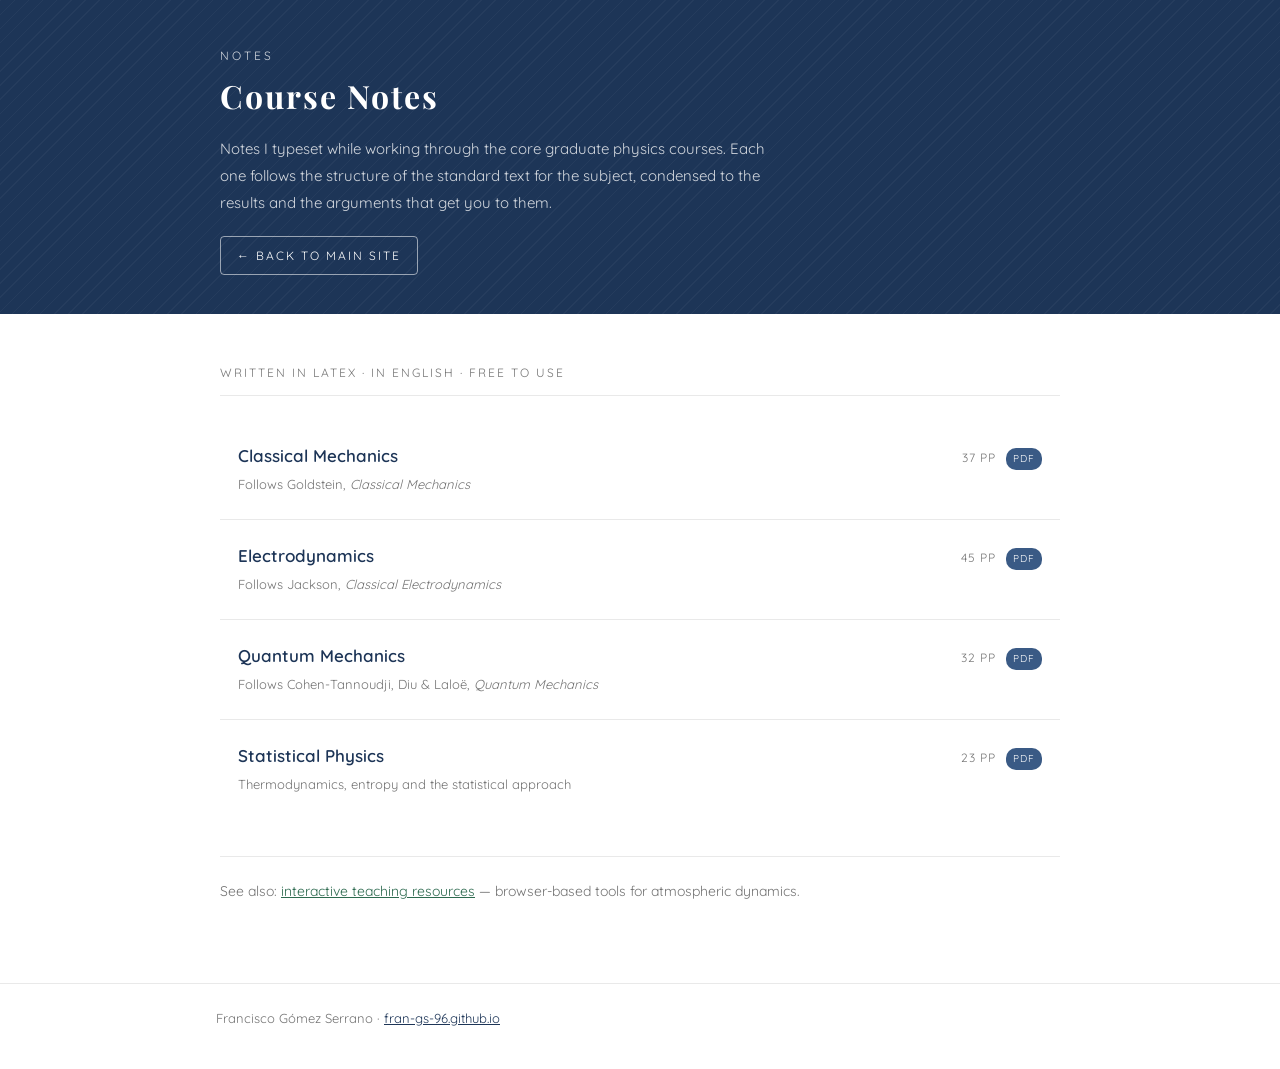
==== notes/index.html @ b0b20931 "Publish course notes under /notes, linked from Education Adds the four LaTeX-typeset course notes (c" ====
<!DOCTYPE html>
<html lang="en">
<head>
<meta charset="utf-8">
<meta name="viewport" content="width=device-width, initial-scale=1">
<title>Course Notes | Francisco Gómez Serrano</title>
<meta name="description" content="Typeset notes from graduate physics courses: classical mechanics, electrodynamics, quantum mechanics and statistical physics." />
<link rel="icon" type="image/png" href="../favicon_s.png">
<link href="https://fonts.googleapis.com/css?family=Quicksand:300,400,500,700" rel="stylesheet">
<link href="https://fonts.googleapis.com/css?family=Playfair+Display:400,400i,700" rel="stylesheet">
<style>
  :root {
    --navy:       #1D3557;
    --navy-light: #3A5A85;
    --green:      #2D6A4F;
    --green-light:#40916C;
    --ink:        rgba(0,0,0,.7);
    --muted:      rgba(0,0,0,.55);
    --rule:       #e9e9e9;
    --sans: "Quicksand", Arial, sans-serif;
    --serif: "Playfair Display", Georgia, serif;
  }
  * { box-sizing: border-box; }
  body {
    margin: 0; background: #fff; color: var(--ink);
    font-family: var(--sans); font-size: 15px; line-height: 1.8;
  }

  .masthead {
    background:
      repeating-linear-gradient(135deg, rgba(255,255,255,.035) 0px, rgba(255,255,255,.035) 1px, transparent 1px, transparent 10px),
      var(--navy);
    color: #fff; padding: 3em 0 2.6em;
  }
  .wrap { max-width: 900px; margin: 0 auto; padding: 0 2em; }
  .eyebrow {
    font-size: 12px; text-transform: uppercase; letter-spacing: 3px;
    color: rgba(255,255,255,.65); margin: 0 0 .6em;
  }
  .masthead h1 {
    font-family: var(--serif); font-weight: 700;
    font-size: 32px; letter-spacing: 2px; margin: 0 0 .35em; color: #fff;
  }
  .masthead p { margin: 0; color: rgba(255,255,255,.8); max-width: 62ch; }
  .back {
    display: inline-block; margin-top: 1.6em;
    color: #fff; text-decoration: none;
    border: 1px solid rgba(255,255,255,.55);
    padding: 8px 16px; border-radius: 4px;
    font-size: 12px; text-transform: uppercase; letter-spacing: 2px;
    transition: .3s;
  }
  .back:hover { background: rgba(255,255,255,.12); border-color: #fff; color: #fff; }

  main { padding: 3.2em 0 3em; }
  .intro {
    font-size: 12px; text-transform: uppercase; letter-spacing: 2px;
    color: var(--muted); margin: 0 0 2em;
    padding-bottom: .9em; border-bottom: 1px solid var(--rule);
  }

  ul.notes { list-style: none; margin: 0; padding: 0; }
  ul.notes li { border-bottom: 1px solid var(--rule); }
  ul.notes li:last-child { border-bottom: none; }
  a.note {
    display: flex; align-items: baseline; gap: 1.2em;
    text-decoration: none; color: inherit;
    padding: 1.4em 1.2em 1.5em; border-radius: 6px;
    transition: background .25s;
  }
  a.note:hover { background: rgba(45,106,79,.055); }
  .note-body { flex: 1; min-width: 0; }
  a.note h2 {
    font-family: var(--sans); font-size: 17px; font-weight: 600;
    color: var(--navy); margin: 0 0 .1em;
  }
  a.note:hover h2 { color: var(--green); }
  .follows { font-size: 13px; color: var(--muted); margin: 0; }
  .follows em { font-style: italic; }
  .meta {
    flex: 0 0 auto; font-size: 12px; letter-spacing: 1px;
    text-transform: uppercase; color: var(--muted); white-space: nowrap;
  }
  .meta .pdf {
    display: inline-block; margin-left: 10px;
    color: #fff; background: var(--navy-light);
    padding: 2px 7px; border-radius: 10px; font-size: 10px;
  }

  .alsonote {
    margin-top: 2.6em; padding-top: 1.6em;
    border-top: 1px solid var(--rule); font-size: 14px; color: var(--muted);
  }
  .alsonote a { color: var(--green); }
  .alsonote a:hover { color: var(--green-light); }

  footer {
    border-top: 1px solid var(--rule); padding: 1.8em 0 3em;
    font-size: 13px; color: var(--muted); margin-top: 1.5em;
  }
  footer a { color: var(--navy); }

  @media screen and (max-width: 600px) {
    .masthead h1 { font-size: 24px; }
    .wrap { padding: 0 1.2em; }
    a.note { flex-direction: column; gap: .4em; padding: 1.2em .4em 1.3em; }
    .meta { order: -1; }
  }
</style>
</head>
<body>

  <header class="masthead">
    <div class="wrap">
      <p class="eyebrow">Notes</p>
      <h1>Course Notes</h1>
      <p>Notes I typeset while working through the core graduate physics courses. Each one follows the structure of the standard text for the subject, condensed to the results and the arguments that get you to them.</p>
      <a class="back" href="../index.html">&larr; Back to main site</a>
    </div>
  </header>

  <main>
    <div class="wrap">
      <p class="intro">Written in LaTeX &middot; in English &middot; free to use</p>

      <ul class="notes">

        <li>
          <a class="note" href="Classical_Mechanics_Course_notes.pdf">
            <div class="note-body">
              <h2>Classical Mechanics</h2>
              <p class="follows">Follows Goldstein, <em>Classical Mechanics</em></p>
            </div>
            <span class="meta">37 pp<span class="pdf">PDF</span></span>
          </a>
        </li>

        <li>
          <a class="note" href="Electrodynamics_Course_notes.pdf">
            <div class="note-body">
              <h2>Electrodynamics</h2>
              <p class="follows">Follows Jackson, <em>Classical Electrodynamics</em></p>
            </div>
            <span class="meta">45 pp<span class="pdf">PDF</span></span>
          </a>
        </li>

        <li>
          <a class="note" href="Quantum_Mechanics_Course_notes.pdf">
            <div class="note-body">
              <h2>Quantum Mechanics</h2>
              <p class="follows">Follows Cohen-Tannoudji, Diu &amp; Lalo&euml;, <em>Quantum Mechanics</em></p>
            </div>
            <span class="meta">32 pp<span class="pdf">PDF</span></span>
          </a>
        </li>

        <li>
          <a class="note" href="Statistical_Physics_Course_notes.pdf">
            <div class="note-body">
              <h2>Statistical Physics</h2>
              <p class="follows">Thermodynamics, entropy and the statistical approach</p>
            </div>
            <span class="meta">23 pp<span class="pdf">PDF</span></span>
          </a>
        </li>

      </ul>

      <p class="alsonote">
        See also: <a href="../teaching/index.html">interactive teaching resources</a> &mdash;
        browser-based tools for atmospheric dynamics.
      </p>
    </div>
  </main>

  <footer>
    <div class="wrap">
      Francisco G&oacute;mez Serrano &middot; <a href="../index.html">fran-gs-96.github.io</a>
    </div>
  </footer>

</body>
</html>
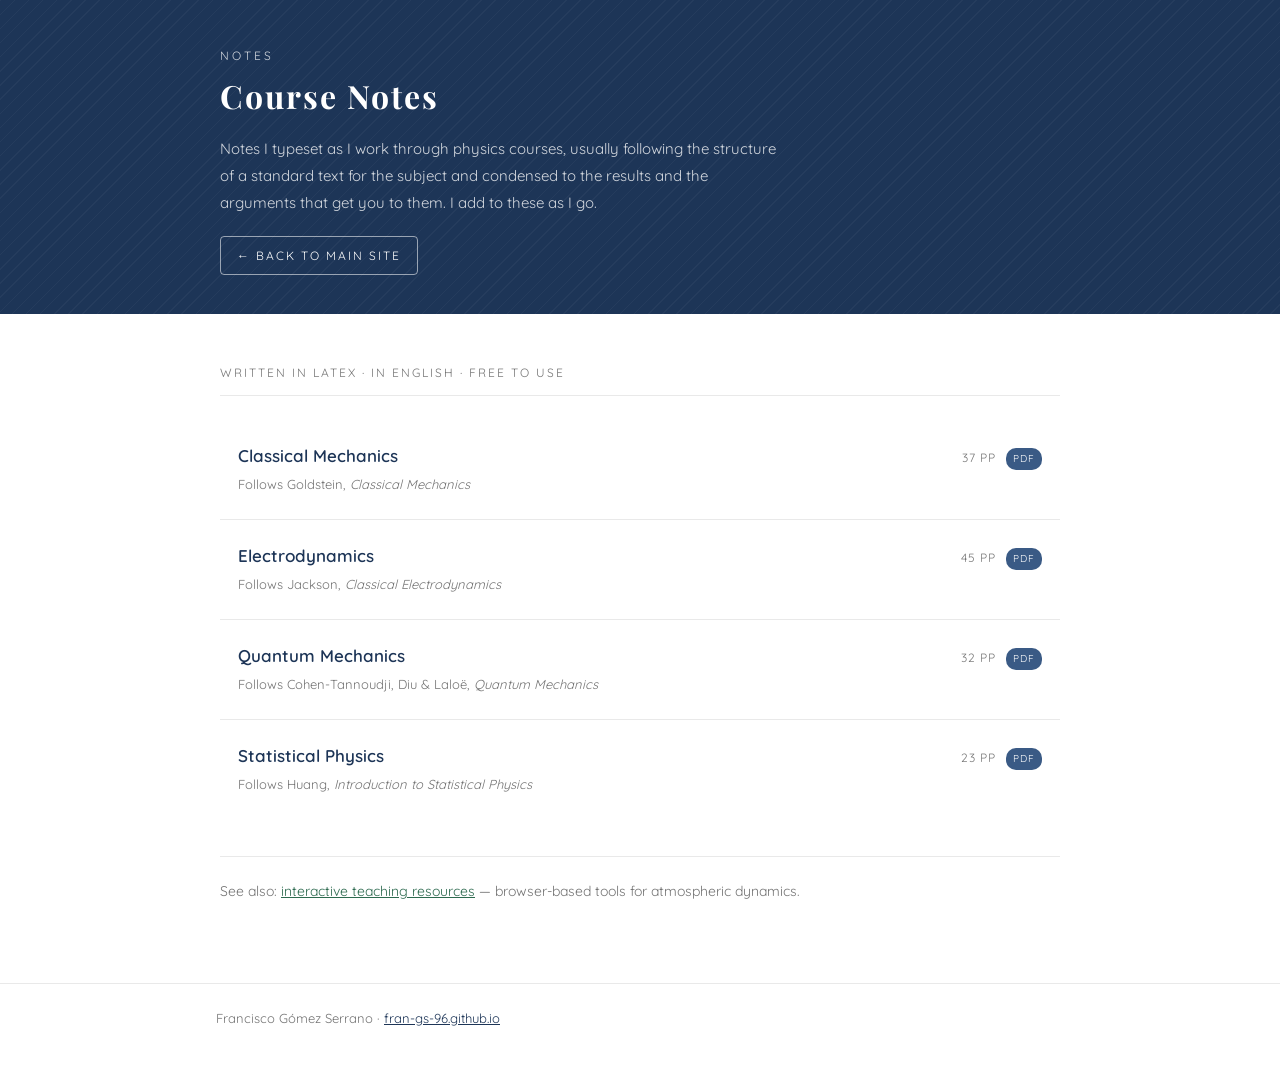
==== commit 0da47f50: "Attribute Huang for statistical physics, generalise the notes links Fran confirmed the statistical p" ====
--- a/notes/index.html
+++ b/notes/index.html
@@ -114,7 +114,7 @@
     <div class="wrap">
       <p class="eyebrow">Notes</p>
       <h1>Course Notes</h1>
-      <p>Notes I typeset while working through the core graduate physics courses. Each one follows the structure of the standard text for the subject, condensed to the results and the arguments that get you to them.</p>
+      <p>Notes I typeset as I work through physics courses, usually following the structure of a standard text for the subject and condensed to the results and the arguments that get you to them. I add to these as I go.</p>
       <a class="back" href="../index.html">&larr; Back to main site</a>
     </div>
   </header>
@@ -159,7 +159,7 @@
           <a class="note" href="Statistical_Physics_Course_notes.pdf">
             <div class="note-body">
               <h2>Statistical Physics</h2>
-              <p class="follows">Thermodynamics, entropy and the statistical approach</p>
+              <p class="follows">Follows Huang, <em>Introduction to Statistical Physics</em></p>
             </div>
             <span class="meta">23 pp<span class="pdf">PDF</span></span>
           </a>
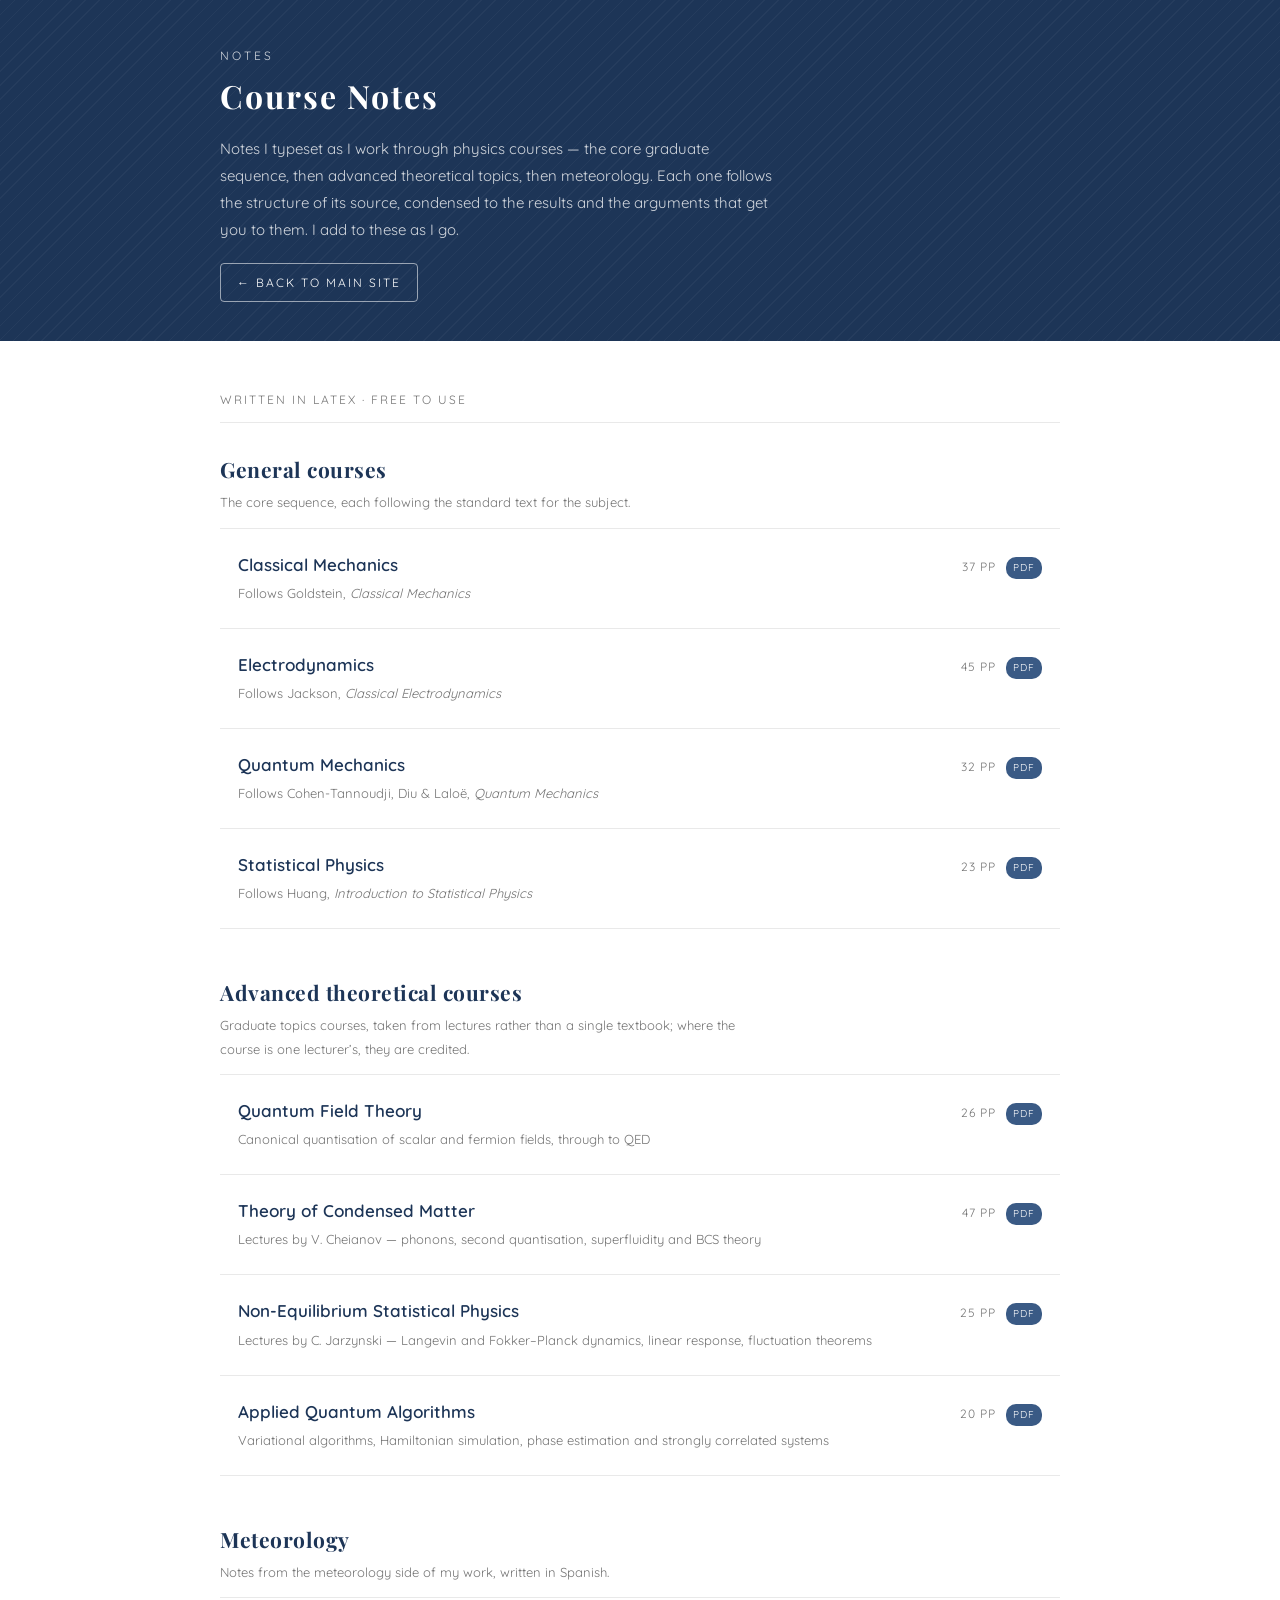
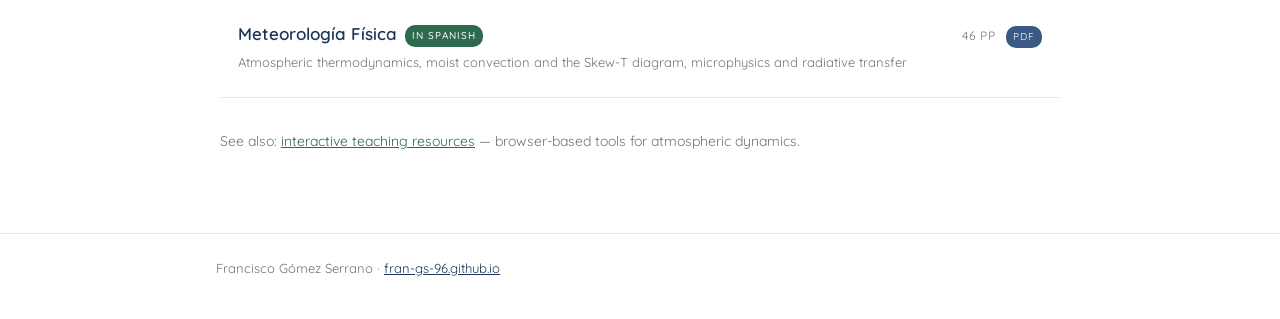
==== commit d6e16e9f: "Group course notes: general, advanced theoretical, meteorology Adds five new notes (quantum field th" ====
--- a/notes/index.html
+++ b/notes/index.html
@@ -4,7 +4,7 @@
 <meta charset="utf-8">
 <meta name="viewport" content="width=device-width, initial-scale=1">
 <title>Course Notes | Francisco Gómez Serrano</title>
-<meta name="description" content="Typeset notes from graduate physics courses: classical mechanics, electrodynamics, quantum mechanics and statistical physics." />
+<meta name="description" content="Typeset notes from physics courses: the core graduate sequence, advanced theoretical topics courses, and meteorology." />
 <link rel="icon" type="image/png" href="../favicon_s.png">
 <link href="https://fonts.googleapis.com/css?family=Quicksand:300,400,500,700" rel="stylesheet">
 <link href="https://fonts.googleapis.com/css?family=Playfair+Display:400,400i,700" rel="stylesheet">
@@ -55,13 +55,23 @@
   main { padding: 3.2em 0 3em; }
   .intro {
     font-size: 12px; text-transform: uppercase; letter-spacing: 2px;
-    color: var(--muted); margin: 0 0 2em;
+    color: var(--muted); margin: 0 0 2.4em;
     padding-bottom: .9em; border-bottom: 1px solid var(--rule);
   }
 
-  ul.notes { list-style: none; margin: 0; padding: 0; }
+  .group { margin-bottom: 3em; }
+  .group:last-of-type { margin-bottom: 0; }
+  .group-title {
+    font-family: var(--serif); font-weight: 700;
+    font-size: 21px; letter-spacing: .5px;
+    color: var(--navy); margin: 0 0 .1em;
+  }
+  .group-note {
+    font-size: 13px; color: var(--muted); margin: 0 0 1em; max-width: 68ch;
+  }
+
+  ul.notes { list-style: none; margin: 0; padding: 0; border-top: 1px solid var(--rule); }
   ul.notes li { border-bottom: 1px solid var(--rule); }
-  ul.notes li:last-child { border-bottom: none; }
   a.note {
     display: flex; align-items: baseline; gap: 1.2em;
     text-decoration: none; color: inherit;
@@ -70,11 +80,11 @@
   }
   a.note:hover { background: rgba(45,106,79,.055); }
   .note-body { flex: 1; min-width: 0; }
-  a.note h2 {
+  a.note h3 {
     font-family: var(--sans); font-size: 17px; font-weight: 600;
     color: var(--navy); margin: 0 0 .1em;
   }
-  a.note:hover h2 { color: var(--green); }
+  a.note:hover h3 { color: var(--green); }
   .follows { font-size: 13px; color: var(--muted); margin: 0; }
   .follows em { font-style: italic; }
   .meta {
@@ -86,10 +96,15 @@
     color: #fff; background: var(--navy-light);
     padding: 2px 7px; border-radius: 10px; font-size: 10px;
   }
+  .lang {
+    display: inline-block; margin-left: 8px; vertical-align: middle;
+    font-size: 10px; letter-spacing: 1px; text-transform: uppercase;
+    color: #fff; background: var(--green);
+    padding: 2px 7px; border-radius: 10px; font-weight: 500;
+  }
 
   .alsonote {
-    margin-top: 2.6em; padding-top: 1.6em;
-    border-top: 1px solid var(--rule); font-size: 14px; color: var(--muted);
+    margin-top: 2.2em; font-size: 14px; color: var(--muted);
   }
   .alsonote a { color: var(--green); }
   .alsonote a:hover { color: var(--green-light); }
@@ -103,6 +118,7 @@
   @media screen and (max-width: 600px) {
     .masthead h1 { font-size: 24px; }
     .wrap { padding: 0 1.2em; }
+    .group-title { font-size: 18px; }
     a.note { flex-direction: column; gap: .4em; padding: 1.2em .4em 1.3em; }
     .meta { order: -1; }
   }
@@ -114,58 +130,128 @@
     <div class="wrap">
       <p class="eyebrow">Notes</p>
       <h1>Course Notes</h1>
-      <p>Notes I typeset as I work through physics courses, usually following the structure of a standard text for the subject and condensed to the results and the arguments that get you to them. I add to these as I go.</p>
+      <p>Notes I typeset as I work through physics courses &mdash; the core graduate sequence, then advanced theoretical topics, then meteorology. Each one follows the structure of its source, condensed to the results and the arguments that get you to them. I add to these as I go.</p>
       <a class="back" href="../index.html">&larr; Back to main site</a>
     </div>
   </header>
 
   <main>
     <div class="wrap">
-      <p class="intro">Written in LaTeX &middot; in English &middot; free to use</p>
-
-      <ul class="notes">
-
-        <li>
-          <a class="note" href="Classical_Mechanics_Course_notes.pdf">
-            <div class="note-body">
-              <h2>Classical Mechanics</h2>
-              <p class="follows">Follows Goldstein, <em>Classical Mechanics</em></p>
-            </div>
-            <span class="meta">37 pp<span class="pdf">PDF</span></span>
-          </a>
-        </li>
-
-        <li>
-          <a class="note" href="Electrodynamics_Course_notes.pdf">
-            <div class="note-body">
-              <h2>Electrodynamics</h2>
-              <p class="follows">Follows Jackson, <em>Classical Electrodynamics</em></p>
-            </div>
-            <span class="meta">45 pp<span class="pdf">PDF</span></span>
-          </a>
-        </li>
-
-        <li>
-          <a class="note" href="Quantum_Mechanics_Course_notes.pdf">
-            <div class="note-body">
-              <h2>Quantum Mechanics</h2>
-              <p class="follows">Follows Cohen-Tannoudji, Diu &amp; Lalo&euml;, <em>Quantum Mechanics</em></p>
-            </div>
-            <span class="meta">32 pp<span class="pdf">PDF</span></span>
-          </a>
-        </li>
-
-        <li>
-          <a class="note" href="Statistical_Physics_Course_notes.pdf">
-            <div class="note-body">
-              <h2>Statistical Physics</h2>
-              <p class="follows">Follows Huang, <em>Introduction to Statistical Physics</em></p>
-            </div>
-            <span class="meta">23 pp<span class="pdf">PDF</span></span>
-          </a>
-        </li>
-
-      </ul>
+      <p class="intro">Written in LaTeX &middot; free to use</p>
+
+      <section class="group">
+        <h2 class="group-title">General courses</h2>
+        <p class="group-note">The core sequence, each following the standard text for the subject.</p>
+        <ul class="notes">
+
+          <li>
+            <a class="note" href="Classical_Mechanics_Course_notes.pdf">
+              <div class="note-body">
+                <h3>Classical Mechanics</h3>
+                <p class="follows">Follows Goldstein, <em>Classical Mechanics</em></p>
+              </div>
+              <span class="meta">37 pp<span class="pdf">PDF</span></span>
+            </a>
+          </li>
+
+          <li>
+            <a class="note" href="Electrodynamics_Course_notes.pdf">
+              <div class="note-body">
+                <h3>Electrodynamics</h3>
+                <p class="follows">Follows Jackson, <em>Classical Electrodynamics</em></p>
+              </div>
+              <span class="meta">45 pp<span class="pdf">PDF</span></span>
+            </a>
+          </li>
+
+          <li>
+            <a class="note" href="Quantum_Mechanics_Course_notes.pdf">
+              <div class="note-body">
+                <h3>Quantum Mechanics</h3>
+                <p class="follows">Follows Cohen-Tannoudji, Diu &amp; Lalo&euml;, <em>Quantum Mechanics</em></p>
+              </div>
+              <span class="meta">32 pp<span class="pdf">PDF</span></span>
+            </a>
+          </li>
+
+          <li>
+            <a class="note" href="Statistical_Physics_Course_notes.pdf">
+              <div class="note-body">
+                <h3>Statistical Physics</h3>
+                <p class="follows">Follows Huang, <em>Introduction to Statistical Physics</em></p>
+              </div>
+              <span class="meta">23 pp<span class="pdf">PDF</span></span>
+            </a>
+          </li>
+
+        </ul>
+      </section>
+
+      <section class="group">
+        <h2 class="group-title">Advanced theoretical courses</h2>
+        <p class="group-note">Graduate topics courses, taken from lectures rather than a single textbook; where the course is one lecturer&rsquo;s, they are credited.</p>
+        <ul class="notes">
+
+          <li>
+            <a class="note" href="Quantum_Field_Theory.pdf">
+              <div class="note-body">
+                <h3>Quantum Field Theory</h3>
+                <p class="follows">Canonical quantisation of scalar and fermion fields, through to QED</p>
+              </div>
+              <span class="meta">26 pp<span class="pdf">PDF</span></span>
+            </a>
+          </li>
+
+          <li>
+            <a class="note" href="Theory_of_Condensed_Matter.pdf">
+              <div class="note-body">
+                <h3>Theory of Condensed Matter</h3>
+                <p class="follows">Lectures by V. Cheianov &mdash; phonons, second quantisation, superfluidity and BCS theory</p>
+              </div>
+              <span class="meta">47 pp<span class="pdf">PDF</span></span>
+            </a>
+          </li>
+
+          <li>
+            <a class="note" href="Non_Equilibrium_Statistical_Physics.pdf">
+              <div class="note-body">
+                <h3>Non-Equilibrium Statistical Physics</h3>
+                <p class="follows">Lectures by C. Jarzynski &mdash; Langevin and Fokker&ndash;Planck dynamics, linear response, fluctuation theorems</p>
+              </div>
+              <span class="meta">25 pp<span class="pdf">PDF</span></span>
+            </a>
+          </li>
+
+          <li>
+            <a class="note" href="Applied_Quantum_Algorithms.pdf">
+              <div class="note-body">
+                <h3>Applied Quantum Algorithms</h3>
+                <p class="follows">Variational algorithms, Hamiltonian simulation, phase estimation and strongly correlated systems</p>
+              </div>
+              <span class="meta">20 pp<span class="pdf">PDF</span></span>
+            </a>
+          </li>
+
+        </ul>
+      </section>
+
+      <section class="group">
+        <h2 class="group-title">Meteorology</h2>
+        <p class="group-note">Notes from the meteorology side of my work, written in Spanish.</p>
+        <ul class="notes">
+
+          <li>
+            <a class="note" href="Meteorologia_Fisica.pdf">
+              <div class="note-body">
+                <h3>Meteorolog&iacute;a F&iacute;sica<span class="lang">in Spanish</span></h3>
+                <p class="follows">Atmospheric thermodynamics, moist convection and the Skew-T diagram, microphysics and radiative transfer</p>
+              </div>
+              <span class="meta">46 pp<span class="pdf">PDF</span></span>
+            </a>
+          </li>
+
+        </ul>
+      </section>
 
       <p class="alsonote">
         See also: <a href="../teaching/index.html">interactive teaching resources</a> &mdash;
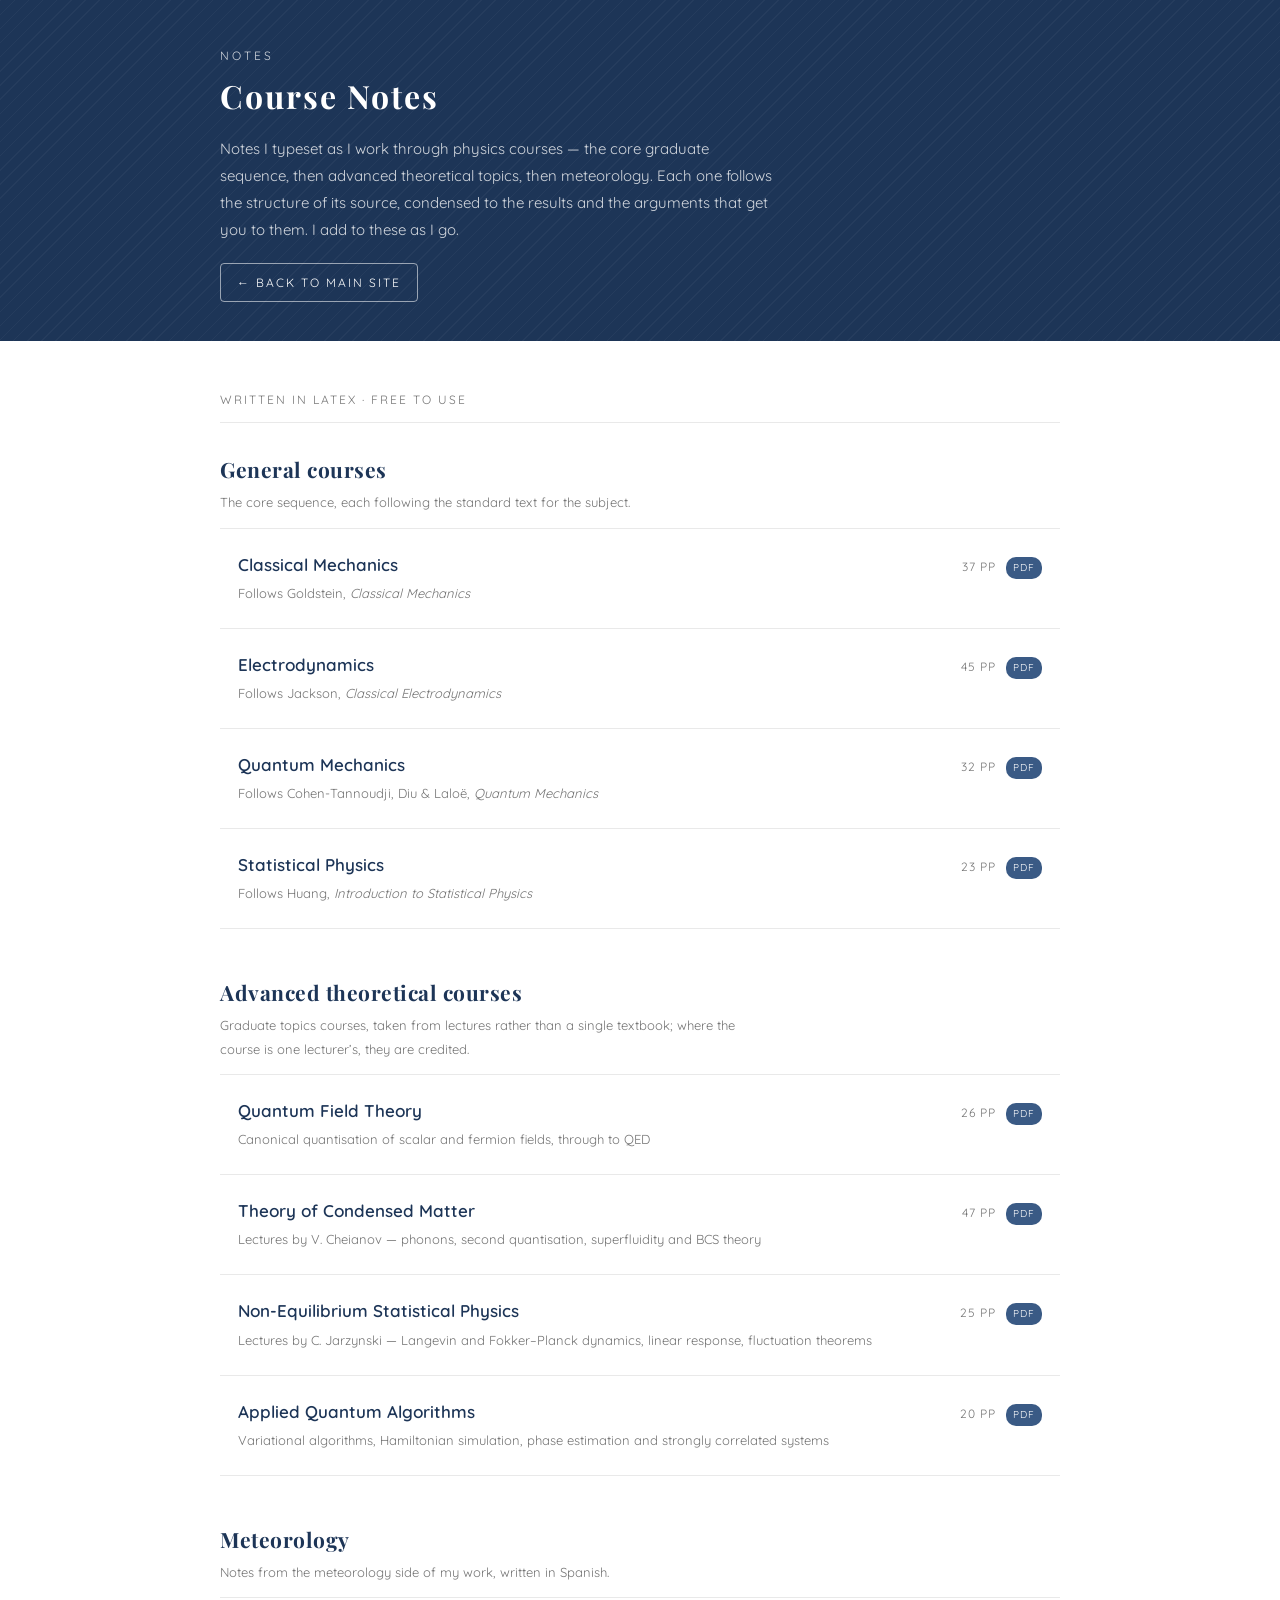
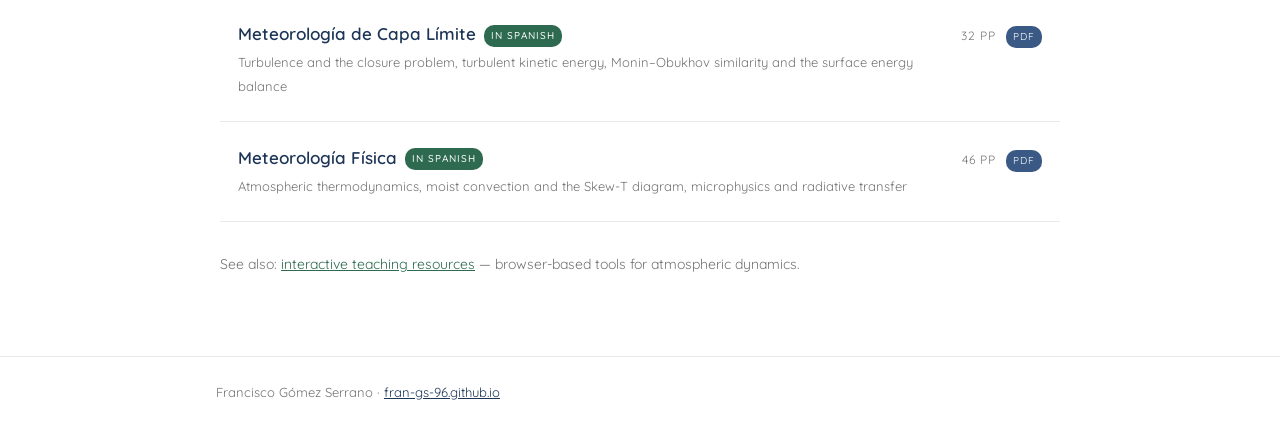
==== commit ae168fb6: "Add boundary-layer meteorology notes Meteorologia de Capa Limite (32 pp, Spanish) joins the meteorol" ====
--- a/notes/index.html
+++ b/notes/index.html
@@ -241,6 +241,16 @@
         <ul class="notes">
 
           <li>
+            <a class="note" href="Meteorologia_Capa_Limite.pdf">
+              <div class="note-body">
+                <h3>Meteorolog&iacute;a de Capa L&iacute;mite<span class="lang">in Spanish</span></h3>
+                <p class="follows">Turbulence and the closure problem, turbulent kinetic energy, Monin&ndash;Obukhov similarity and the surface energy balance</p>
+              </div>
+              <span class="meta">32 pp<span class="pdf">PDF</span></span>
+            </a>
+          </li>
+
+          <li>
             <a class="note" href="Meteorologia_Fisica.pdf">
               <div class="note-body">
                 <h3>Meteorolog&iacute;a F&iacute;sica<span class="lang">in Spanish</span></h3>
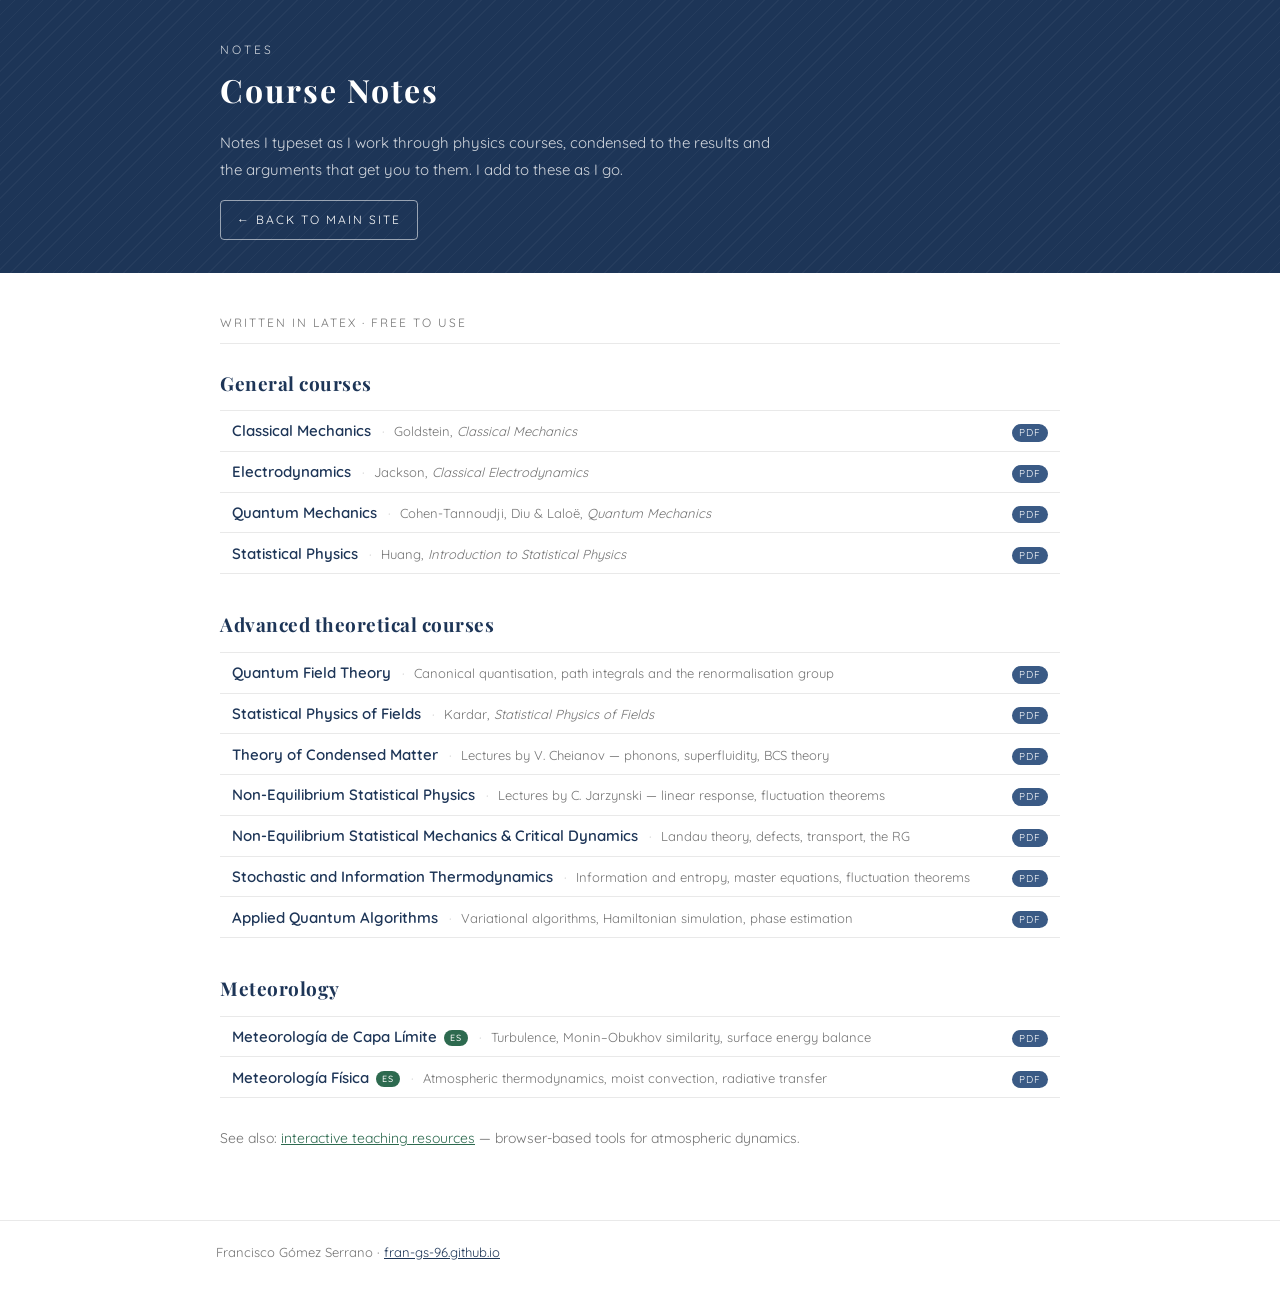
==== commit 708e3746: "Add three notes, update QFT, compact the notes and teaching pages New: Statistical Physics of Fields" ====
--- a/notes/index.html
+++ b/notes/index.html
@@ -16,6 +16,7 @@
     --green-light:#40916C;
     --ink:        rgba(0,0,0,.7);
     --muted:      rgba(0,0,0,.55);
+    --faint:      rgba(0,0,0,.22);
     --rule:       #e9e9e9;
     --sans: "Quicksand", Arial, sans-serif;
     --serif: "Playfair Display", Georgia, serif;
@@ -30,7 +31,7 @@
     background:
       repeating-linear-gradient(135deg, rgba(255,255,255,.035) 0px, rgba(255,255,255,.035) 1px, transparent 1px, transparent 10px),
       var(--navy);
-    color: #fff; padding: 3em 0 2.6em;
+    color: #fff; padding: 2.6em 0 2.2em;
   }
   .wrap { max-width: 900px; margin: 0 auto; padding: 0 2em; }
   .eyebrow {
@@ -43,7 +44,7 @@
   }
   .masthead p { margin: 0; color: rgba(255,255,255,.8); max-width: 62ch; }
   .back {
-    display: inline-block; margin-top: 1.6em;
+    display: inline-block; margin-top: 1.4em;
     color: #fff; text-decoration: none;
     border: 1px solid rgba(255,255,255,.55);
     padding: 8px 16px; border-radius: 4px;
@@ -52,75 +53,75 @@
   }
   .back:hover { background: rgba(255,255,255,.12); border-color: #fff; color: #fff; }
 
-  main { padding: 3.2em 0 3em; }
+  main { padding: 2.6em 0 2.4em; }
   .intro {
     font-size: 12px; text-transform: uppercase; letter-spacing: 2px;
-    color: var(--muted); margin: 0 0 2.4em;
-    padding-bottom: .9em; border-bottom: 1px solid var(--rule);
-  }
-
-  .group { margin-bottom: 3em; }
+    color: var(--muted); margin: 0 0 1.8em;
+    padding-bottom: .8em; border-bottom: 1px solid var(--rule);
+  }
+
+  .group { margin-bottom: 2.2em; }
   .group:last-of-type { margin-bottom: 0; }
   .group-title {
     font-family: var(--serif); font-weight: 700;
-    font-size: 21px; letter-spacing: .5px;
-    color: var(--navy); margin: 0 0 .1em;
-  }
-  .group-note {
-    font-size: 13px; color: var(--muted); margin: 0 0 1em; max-width: 68ch;
+    font-size: 19px; letter-spacing: .5px;
+    color: var(--navy); margin: 0 0 .55em;
   }
 
   ul.notes { list-style: none; margin: 0; padding: 0; border-top: 1px solid var(--rule); }
   ul.notes li { border-bottom: 1px solid var(--rule); }
   a.note {
-    display: flex; align-items: baseline; gap: 1.2em;
+    display: flex; align-items: baseline; gap: .7em;
     text-decoration: none; color: inherit;
-    padding: 1.4em 1.2em 1.5em; border-radius: 6px;
-    transition: background .25s;
-  }
-  a.note:hover { background: rgba(45,106,79,.055); }
-  .note-body { flex: 1; min-width: 0; }
-  a.note h3 {
-    font-family: var(--sans); font-size: 17px; font-weight: 600;
-    color: var(--navy); margin: 0 0 .1em;
-  }
-  a.note:hover h3 { color: var(--green); }
-  .follows { font-size: 13px; color: var(--muted); margin: 0; }
-  .follows em { font-style: italic; }
-  .meta {
-    flex: 0 0 auto; font-size: 12px; letter-spacing: 1px;
-    text-transform: uppercase; color: var(--muted); white-space: nowrap;
-  }
-  .meta .pdf {
-    display: inline-block; margin-left: 10px;
+    padding: .55em .8em; border-radius: 4px;
+    line-height: 1.55; transition: background .2s;
+  }
+  a.note:hover { background: rgba(45,106,79,.06); }
+  .t {
+    font-weight: 600; color: var(--navy); font-size: 15px;
+    flex: 0 0 auto;
+  }
+  a.note:hover .t { color: var(--green); }
+  .d {
+    flex: 1 1 auto; min-width: 0;
+    font-size: 13px; color: var(--muted);
+  }
+  .d::before {
+    content: "\00b7"; margin-right: .7em; color: var(--faint);
+  }
+  .d em { font-style: italic; }
+  .pdf {
+    flex: 0 0 auto;
     color: #fff; background: var(--navy-light);
-    padding: 2px 7px; border-radius: 10px; font-size: 10px;
+    padding: 1px 7px; border-radius: 10px;
+    font-size: 10px; letter-spacing: 1px; text-transform: uppercase;
   }
   .lang {
-    display: inline-block; margin-left: 8px; vertical-align: middle;
-    font-size: 10px; letter-spacing: 1px; text-transform: uppercase;
+    display: inline-block; margin-left: 7px; vertical-align: 1px;
+    font-size: 9px; letter-spacing: 1px; text-transform: uppercase;
     color: #fff; background: var(--green);
-    padding: 2px 7px; border-radius: 10px; font-weight: 500;
-  }
-
-  .alsonote {
-    margin-top: 2.2em; font-size: 14px; color: var(--muted);
-  }
+    padding: 1px 6px; border-radius: 9px; font-weight: 500;
+  }
+
+  .alsonote { margin-top: 2em; font-size: 14px; color: var(--muted); }
   .alsonote a { color: var(--green); }
   .alsonote a:hover { color: var(--green-light); }
 
   footer {
-    border-top: 1px solid var(--rule); padding: 1.8em 0 3em;
-    font-size: 13px; color: var(--muted); margin-top: 1.5em;
+    border-top: 1px solid var(--rule); padding: 1.6em 0 2.6em;
+    font-size: 13px; color: var(--muted); margin-top: 1.4em;
   }
   footer a { color: var(--navy); }
 
-  @media screen and (max-width: 600px) {
+  @media screen and (max-width: 640px) {
     .masthead h1 { font-size: 24px; }
     .wrap { padding: 0 1.2em; }
-    .group-title { font-size: 18px; }
-    a.note { flex-direction: column; gap: .4em; padding: 1.2em .4em 1.3em; }
-    .meta { order: -1; }
+    .group-title { font-size: 17px; }
+    a.note { flex-wrap: wrap; gap: .15em .7em; padding: .6em .3em; }
+    .t { flex: 1 1 auto; }
+    .pdf { order: 1; }
+    .d { flex: 1 1 100%; order: 2; }
+    .d::before { content: none; }
   }
 </style>
 </head>
@@ -130,7 +131,7 @@
     <div class="wrap">
       <p class="eyebrow">Notes</p>
       <h1>Course Notes</h1>
-      <p>Notes I typeset as I work through physics courses &mdash; the core graduate sequence, then advanced theoretical topics, then meteorology. Each one follows the structure of its source, condensed to the results and the arguments that get you to them. I add to these as I go.</p>
+      <p>Notes I typeset as I work through physics courses, condensed to the results and the arguments that get you to them. I add to these as I go.</p>
       <a class="back" href="../index.html">&larr; Back to main site</a>
     </div>
   </header>
@@ -141,125 +142,84 @@
 
       <section class="group">
         <h2 class="group-title">General courses</h2>
-        <p class="group-note">The core sequence, each following the standard text for the subject.</p>
         <ul class="notes">
-
-          <li>
-            <a class="note" href="Classical_Mechanics_Course_notes.pdf">
-              <div class="note-body">
-                <h3>Classical Mechanics</h3>
-                <p class="follows">Follows Goldstein, <em>Classical Mechanics</em></p>
-              </div>
-              <span class="meta">37 pp<span class="pdf">PDF</span></span>
-            </a>
-          </li>
-
-          <li>
-            <a class="note" href="Electrodynamics_Course_notes.pdf">
-              <div class="note-body">
-                <h3>Electrodynamics</h3>
-                <p class="follows">Follows Jackson, <em>Classical Electrodynamics</em></p>
-              </div>
-              <span class="meta">45 pp<span class="pdf">PDF</span></span>
-            </a>
-          </li>
-
-          <li>
-            <a class="note" href="Quantum_Mechanics_Course_notes.pdf">
-              <div class="note-body">
-                <h3>Quantum Mechanics</h3>
-                <p class="follows">Follows Cohen-Tannoudji, Diu &amp; Lalo&euml;, <em>Quantum Mechanics</em></p>
-              </div>
-              <span class="meta">32 pp<span class="pdf">PDF</span></span>
-            </a>
-          </li>
-
-          <li>
-            <a class="note" href="Statistical_Physics_Course_notes.pdf">
-              <div class="note-body">
-                <h3>Statistical Physics</h3>
-                <p class="follows">Follows Huang, <em>Introduction to Statistical Physics</em></p>
-              </div>
-              <span class="meta">23 pp<span class="pdf">PDF</span></span>
-            </a>
-          </li>
-
+          <li><a class="note" href="Classical_Mechanics_Course_notes.pdf">
+            <span class="t">Classical Mechanics</span>
+            <span class="d">Goldstein, <em>Classical Mechanics</em></span>
+            <span class="pdf">PDF</span>
+          </a></li>
+          <li><a class="note" href="Electrodynamics_Course_notes.pdf">
+            <span class="t">Electrodynamics</span>
+            <span class="d">Jackson, <em>Classical Electrodynamics</em></span>
+            <span class="pdf">PDF</span>
+          </a></li>
+          <li><a class="note" href="Quantum_Mechanics_Course_notes.pdf">
+            <span class="t">Quantum Mechanics</span>
+            <span class="d">Cohen-Tannoudji, Diu &amp; Lalo&euml;, <em>Quantum Mechanics</em></span>
+            <span class="pdf">PDF</span>
+          </a></li>
+          <li><a class="note" href="Statistical_Physics_Course_notes.pdf">
+            <span class="t">Statistical Physics</span>
+            <span class="d">Huang, <em>Introduction to Statistical Physics</em></span>
+            <span class="pdf">PDF</span>
+          </a></li>
         </ul>
       </section>
 
       <section class="group">
         <h2 class="group-title">Advanced theoretical courses</h2>
-        <p class="group-note">Graduate topics courses, taken from lectures rather than a single textbook; where the course is one lecturer&rsquo;s, they are credited.</p>
         <ul class="notes">
-
-          <li>
-            <a class="note" href="Quantum_Field_Theory.pdf">
-              <div class="note-body">
-                <h3>Quantum Field Theory</h3>
-                <p class="follows">Canonical quantisation of scalar and fermion fields, through to QED</p>
-              </div>
-              <span class="meta">26 pp<span class="pdf">PDF</span></span>
-            </a>
-          </li>
-
-          <li>
-            <a class="note" href="Theory_of_Condensed_Matter.pdf">
-              <div class="note-body">
-                <h3>Theory of Condensed Matter</h3>
-                <p class="follows">Lectures by V. Cheianov &mdash; phonons, second quantisation, superfluidity and BCS theory</p>
-              </div>
-              <span class="meta">47 pp<span class="pdf">PDF</span></span>
-            </a>
-          </li>
-
-          <li>
-            <a class="note" href="Non_Equilibrium_Statistical_Physics.pdf">
-              <div class="note-body">
-                <h3>Non-Equilibrium Statistical Physics</h3>
-                <p class="follows">Lectures by C. Jarzynski &mdash; Langevin and Fokker&ndash;Planck dynamics, linear response, fluctuation theorems</p>
-              </div>
-              <span class="meta">25 pp<span class="pdf">PDF</span></span>
-            </a>
-          </li>
-
-          <li>
-            <a class="note" href="Applied_Quantum_Algorithms.pdf">
-              <div class="note-body">
-                <h3>Applied Quantum Algorithms</h3>
-                <p class="follows">Variational algorithms, Hamiltonian simulation, phase estimation and strongly correlated systems</p>
-              </div>
-              <span class="meta">20 pp<span class="pdf">PDF</span></span>
-            </a>
-          </li>
-
+          <li><a class="note" href="Quantum_Field_Theory.pdf">
+            <span class="t">Quantum Field Theory</span>
+            <span class="d">Canonical quantisation, path integrals and the renormalisation group</span>
+            <span class="pdf">PDF</span>
+          </a></li>
+          <li><a class="note" href="Statistical_Physics_of_Fields.pdf">
+            <span class="t">Statistical Physics of Fields</span>
+            <span class="d">Kardar, <em>Statistical Physics of Fields</em></span>
+            <span class="pdf">PDF</span>
+          </a></li>
+          <li><a class="note" href="Theory_of_Condensed_Matter.pdf">
+            <span class="t">Theory of Condensed Matter</span>
+            <span class="d">Lectures by V. Cheianov &mdash; phonons, superfluidity, BCS theory</span>
+            <span class="pdf">PDF</span>
+          </a></li>
+          <li><a class="note" href="Non_Equilibrium_Statistical_Physics.pdf">
+            <span class="t">Non-Equilibrium Statistical Physics</span>
+            <span class="d">Lectures by C. Jarzynski &mdash; linear response, fluctuation theorems</span>
+            <span class="pdf">PDF</span>
+          </a></li>
+          <li><a class="note" href="Non_Equilibrium_Statistical_Physics_Lectures.pdf">
+            <span class="t">Non-Equilibrium Statistical Mechanics &amp; Critical Dynamics</span>
+            <span class="d">Landau theory, defects, transport, the RG</span>
+            <span class="pdf">PDF</span>
+          </a></li>
+          <li><a class="note" href="Stochastic_and_Information_Thermodynamics.pdf">
+            <span class="t">Stochastic and Information Thermodynamics</span>
+            <span class="d">Information and entropy, master equations, fluctuation theorems</span>
+            <span class="pdf">PDF</span>
+          </a></li>
+          <li><a class="note" href="Applied_Quantum_Algorithms.pdf">
+            <span class="t">Applied Quantum Algorithms</span>
+            <span class="d">Variational algorithms, Hamiltonian simulation, phase estimation</span>
+            <span class="pdf">PDF</span>
+          </a></li>
         </ul>
       </section>
 
       <section class="group">
         <h2 class="group-title">Meteorology</h2>
-        <p class="group-note">Notes from the meteorology side of my work, written in Spanish.</p>
         <ul class="notes">
-
-          <li>
-            <a class="note" href="Meteorologia_Capa_Limite.pdf">
-              <div class="note-body">
-                <h3>Meteorolog&iacute;a de Capa L&iacute;mite<span class="lang">in Spanish</span></h3>
-                <p class="follows">Turbulence and the closure problem, turbulent kinetic energy, Monin&ndash;Obukhov similarity and the surface energy balance</p>
-              </div>
-              <span class="meta">32 pp<span class="pdf">PDF</span></span>
-            </a>
-          </li>
-
-          <li>
-            <a class="note" href="Meteorologia_Fisica.pdf">
-              <div class="note-body">
-                <h3>Meteorolog&iacute;a F&iacute;sica<span class="lang">in Spanish</span></h3>
-                <p class="follows">Atmospheric thermodynamics, moist convection and the Skew-T diagram, microphysics and radiative transfer</p>
-              </div>
-              <span class="meta">46 pp<span class="pdf">PDF</span></span>
-            </a>
-          </li>
-
+          <li><a class="note" href="Meteorologia_Capa_Limite.pdf">
+            <span class="t">Meteorolog&iacute;a de Capa L&iacute;mite<span class="lang">es</span></span>
+            <span class="d">Turbulence, Monin&ndash;Obukhov similarity, surface energy balance</span>
+            <span class="pdf">PDF</span>
+          </a></li>
+          <li><a class="note" href="Meteorologia_Fisica.pdf">
+            <span class="t">Meteorolog&iacute;a F&iacute;sica<span class="lang">es</span></span>
+            <span class="d">Atmospheric thermodynamics, moist convection, radiative transfer</span>
+            <span class="pdf">PDF</span>
+          </a></li>
         </ul>
       </section>
 
